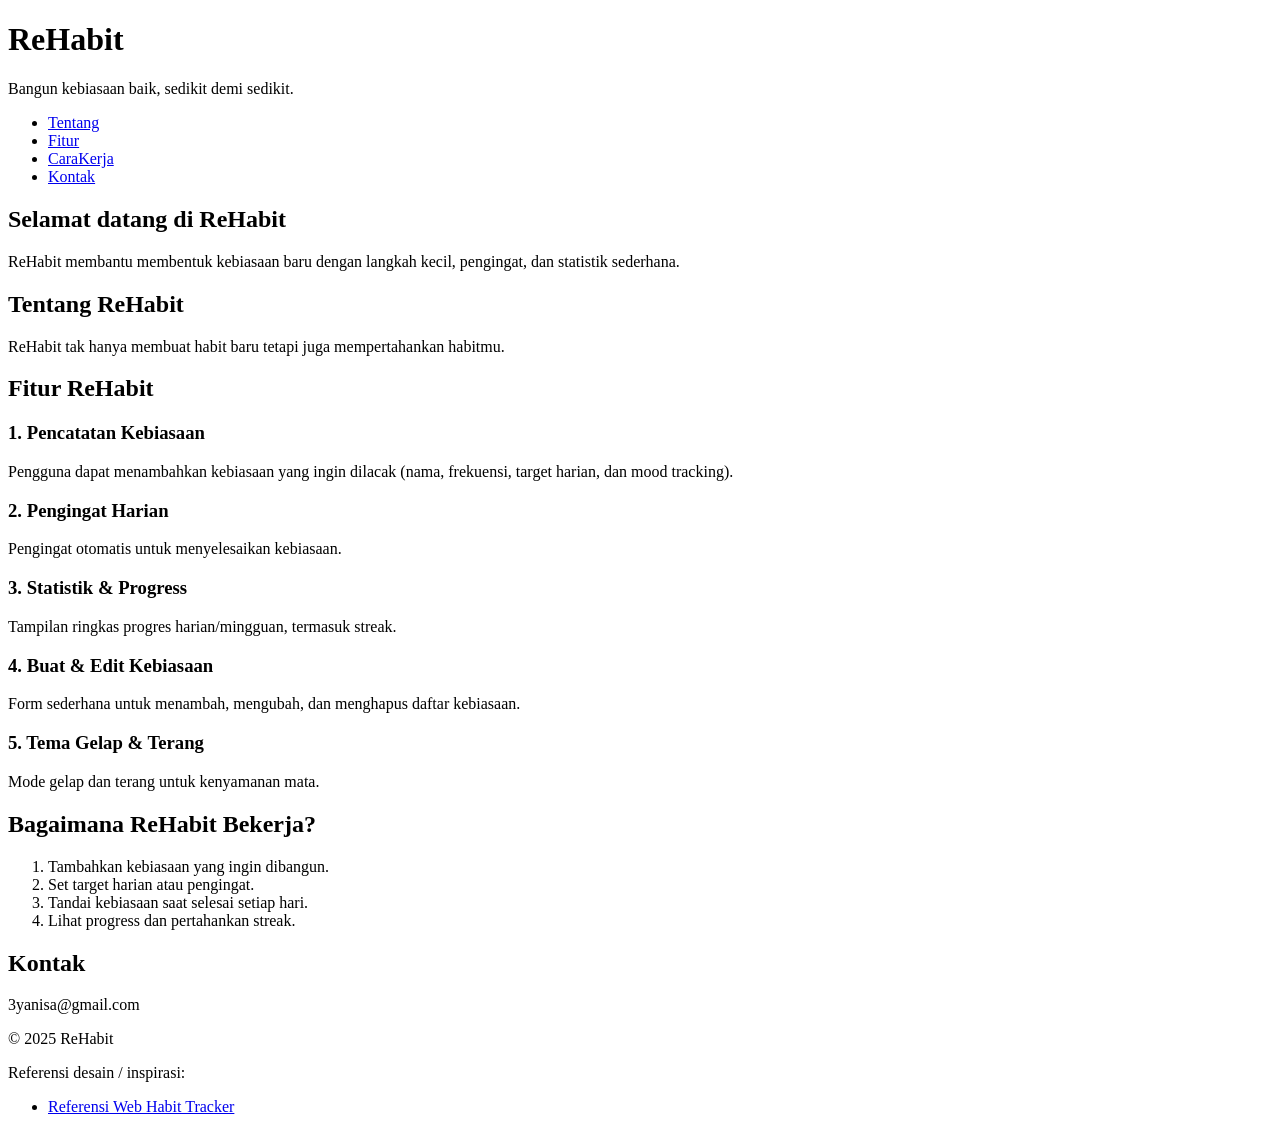
==== index.html @ 92922308 "Add files via upload" ====
<!DOCTYPE html>
<html lang="id">
<head>
  <meta charset="utf-8" />
  <meta name="viewport" content="width=device-width, initial-scale=1" />
  <title>ReHabit</title>
  <meta name="description" content="ReHabit — Membangun kebiasaan baik sehari-hari." />
</head>
<body>
  <header>
    <h1>ReHabit</h1>
    <p>Bangun kebiasaan baik, sedikit demi sedikit.</p>
  </header>

  <nav aria-label="Menu utama">
    <ul>
      <li><a href="#about">Tentang</a></li>
      <li><a href="#features">Fitur</a></li>
      <li><a href="#how-it-works">CaraKerja</a></li>
      <li><a href="#contact">Kontak</a></li>
    </ul>
  </nav>

  <main>
    <section id="hero">
      <h2>Selamat datang di ReHabit</h2>
      <p>ReHabit membantu membentuk kebiasaan baru dengan langkah kecil, pengingat, dan statistik sederhana.</p>
    </section>

    <section id="about">
      <h2>Tentang ReHabit</h2>
      <p>ReHabit tak hanya membuat habit baru tetapi juga mempertahankan habitmu.</p>
    </section>

    <section id="features">
      <h2>Fitur ReHabit</h2>

      <article>
        <h3>1. Pencatatan Kebiasaan</h3>
        <p>Pengguna dapat menambahkan kebiasaan yang ingin dilacak (nama, frekuensi, target harian, dan mood tracking).</p>
      </article>

      <article>
        <h3>2. Pengingat Harian</h3>
        <p>Pengingat otomatis untuk menyelesaikan kebiasaan.</p>
      </article>

      <article>
        <h3>3. Statistik & Progress</h3>
        <p>Tampilan ringkas progres harian/mingguan, termasuk streak.</p>
      </article>

      <article>
        <h3>4. Buat & Edit Kebiasaan</h3>
        <p>Form sederhana untuk menambah, mengubah, dan menghapus daftar kebiasaan.</p>
      </article>

      <article> 
        <h3>5. Tema Gelap & Terang</h3>
        <p>Mode gelap dan terang untuk kenyamanan mata.</p>
      </article>
    </section>

    <section id="how-it-works">
      <h2>Bagaimana ReHabit Bekerja?</h2>
      <ol>
        <li>Tambahkan kebiasaan yang ingin dibangun.</li>
        <li>Set target harian atau pengingat.</li>
        <li>Tandai kebiasaan saat selesai setiap hari.</li>
        <li>Lihat progress dan pertahankan streak.</li>
      </ol>
    </section>

    <section id="contact">
      <h2>Kontak</h2>
      <p>3yanisa@gmail.com</p>
    </section>
  </main>

  <footer>
    <p>&copy; 2025 ReHabit</p>
    <p>Referensi desain / inspirasi:</p>
    <ul>
      <li><a href="https://dribbble.com/shots/26414484-SAAS-Habit-Tracker-Landing-Page" target="_blank" rel="noopener">Referensi Web Habit Tracker</a></li>
    </ul>
  </footer>

</body>
</html>
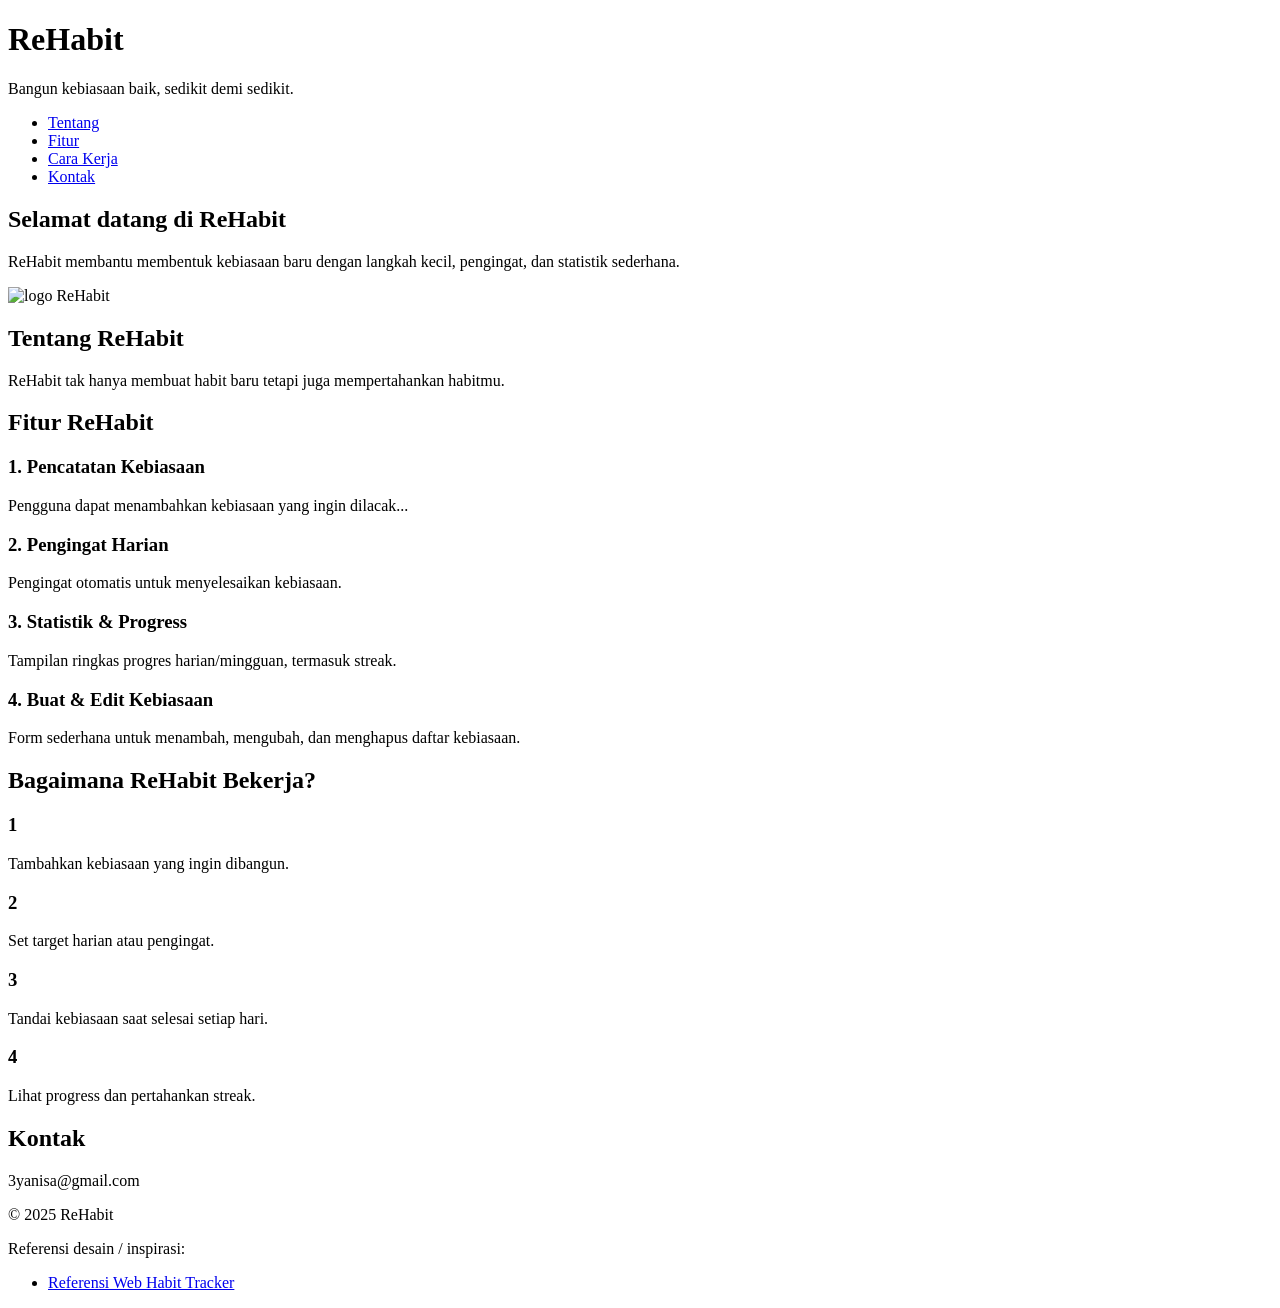
==== commit c14e2bd7: "Update index.html" ====
--- a/index.html
+++ b/index.html
@@ -5,6 +5,11 @@
   <meta name="viewport" content="width=device-width, initial-scale=1" />
   <title>ReHabit</title>
   <meta name="description" content="ReHabit — Membangun kebiasaan baik sehari-hari." />
+  <link rel="stylesheet" href="style.css" />
+  <link rel="stylesheet" href="https://fonts.googleapis.com/css?family=Sofia">
+  <link href="https://fonts.googleapis.com/css2?family=Poppins:wght@400;600&display=swap" rel="stylesheet">
+
+
 </head>
 <body>
   <header>
@@ -16,7 +21,7 @@
     <ul>
       <li><a href="#about">Tentang</a></li>
       <li><a href="#features">Fitur</a></li>
-      <li><a href="#how-it-works">CaraKerja</a></li>
+      <li><a href="#how-it-works">Cara Kerja</a></li>
       <li><a href="#contact">Kontak</a></li>
     </ul>
   </nav>
@@ -25,6 +30,7 @@
     <section id="hero">
       <h2>Selamat datang di ReHabit</h2>
       <p>ReHabit membantu membentuk kebiasaan baru dengan langkah kecil, pengingat, dan statistik sederhana.</p>
+      <img src="rehabit.png" alt="logo ReHabit" />
     </section>
 
     <section id="about">
@@ -35,41 +41,57 @@
     <section id="features">
       <h2>Fitur ReHabit</h2>
 
-      <article>
-        <h3>1. Pencatatan Kebiasaan</h3>
-        <p>Pengguna dapat menambahkan kebiasaan yang ingin dilacak (nama, frekuensi, target harian, dan mood tracking).</p>
-      </article>
+      <div class="features-grid">
+        <article class="card">
+          <h3>1. Pencatatan Kebiasaan</h3>
+          <p>Pengguna dapat menambahkan kebiasaan yang ingin dilacak...</p>
+        </article>
 
-      <article>
-        <h3>2. Pengingat Harian</h3>
-        <p>Pengingat otomatis untuk menyelesaikan kebiasaan.</p>
-      </article>
+        <article class="card">
+          <h3>2. Pengingat Harian</h3>
+          <p>Pengingat otomatis untuk menyelesaikan kebiasaan.</p>
+        </article>
 
-      <article>
-        <h3>3. Statistik & Progress</h3>
-        <p>Tampilan ringkas progres harian/mingguan, termasuk streak.</p>
-      </article>
+        <article class="card">
+          <h3>3. Statistik & Progress</h3>
+          <p>Tampilan ringkas progres harian/mingguan, termasuk streak.</p>
+        </article>
 
-      <article>
-        <h3>4. Buat & Edit Kebiasaan</h3>
-        <p>Form sederhana untuk menambah, mengubah, dan menghapus daftar kebiasaan.</p>
-      </article>
+        <article class="card">
+          <h3>4. Buat & Edit Kebiasaan</h3>
+          <p>Form sederhana untuk menambah, mengubah, dan menghapus daftar kebiasaan.</p>
+        </article>
 
-      <article> 
-        <h3>5. Tema Gelap & Terang</h3>
-        <p>Mode gelap dan terang untuk kenyamanan mata.</p>
-      </article>
+      </div>
     </section>
+
 
     <section id="how-it-works">
       <h2>Bagaimana ReHabit Bekerja?</h2>
-      <ol>
-        <li>Tambahkan kebiasaan yang ingin dibangun.</li>
-        <li>Set target harian atau pengingat.</li>
-        <li>Tandai kebiasaan saat selesai setiap hari.</li>
-        <li>Lihat progress dan pertahankan streak.</li>
-      </ol>
+      
+      <div class="steps-grid">
+        <div class="card step">
+          <h3>1</h3>
+          <p>Tambahkan kebiasaan yang ingin dibangun.</p>
+        </div>
+
+        <div class="card step">
+          <h3>2</h3>
+          <p>Set target harian atau pengingat.</p>
+        </div>
+
+        <div class="card step">
+          <h3>3</h3>
+          <p>Tandai kebiasaan saat selesai setiap hari.</p>
+        </div>
+
+        <div class="card step">
+          <h3>4</h3>
+          <p>Lihat progress dan pertahankan streak.</p>
+        </div>
+      </div>
     </section>
+
 
     <section id="contact">
       <h2>Kontak</h2>
@@ -84,6 +106,5 @@
       <li><a href="https://dribbble.com/shots/26414484-SAAS-Habit-Tracker-Landing-Page" target="_blank" rel="noopener">Referensi Web Habit Tracker</a></li>
     </ul>
   </footer>
-
 </body>
 </html>
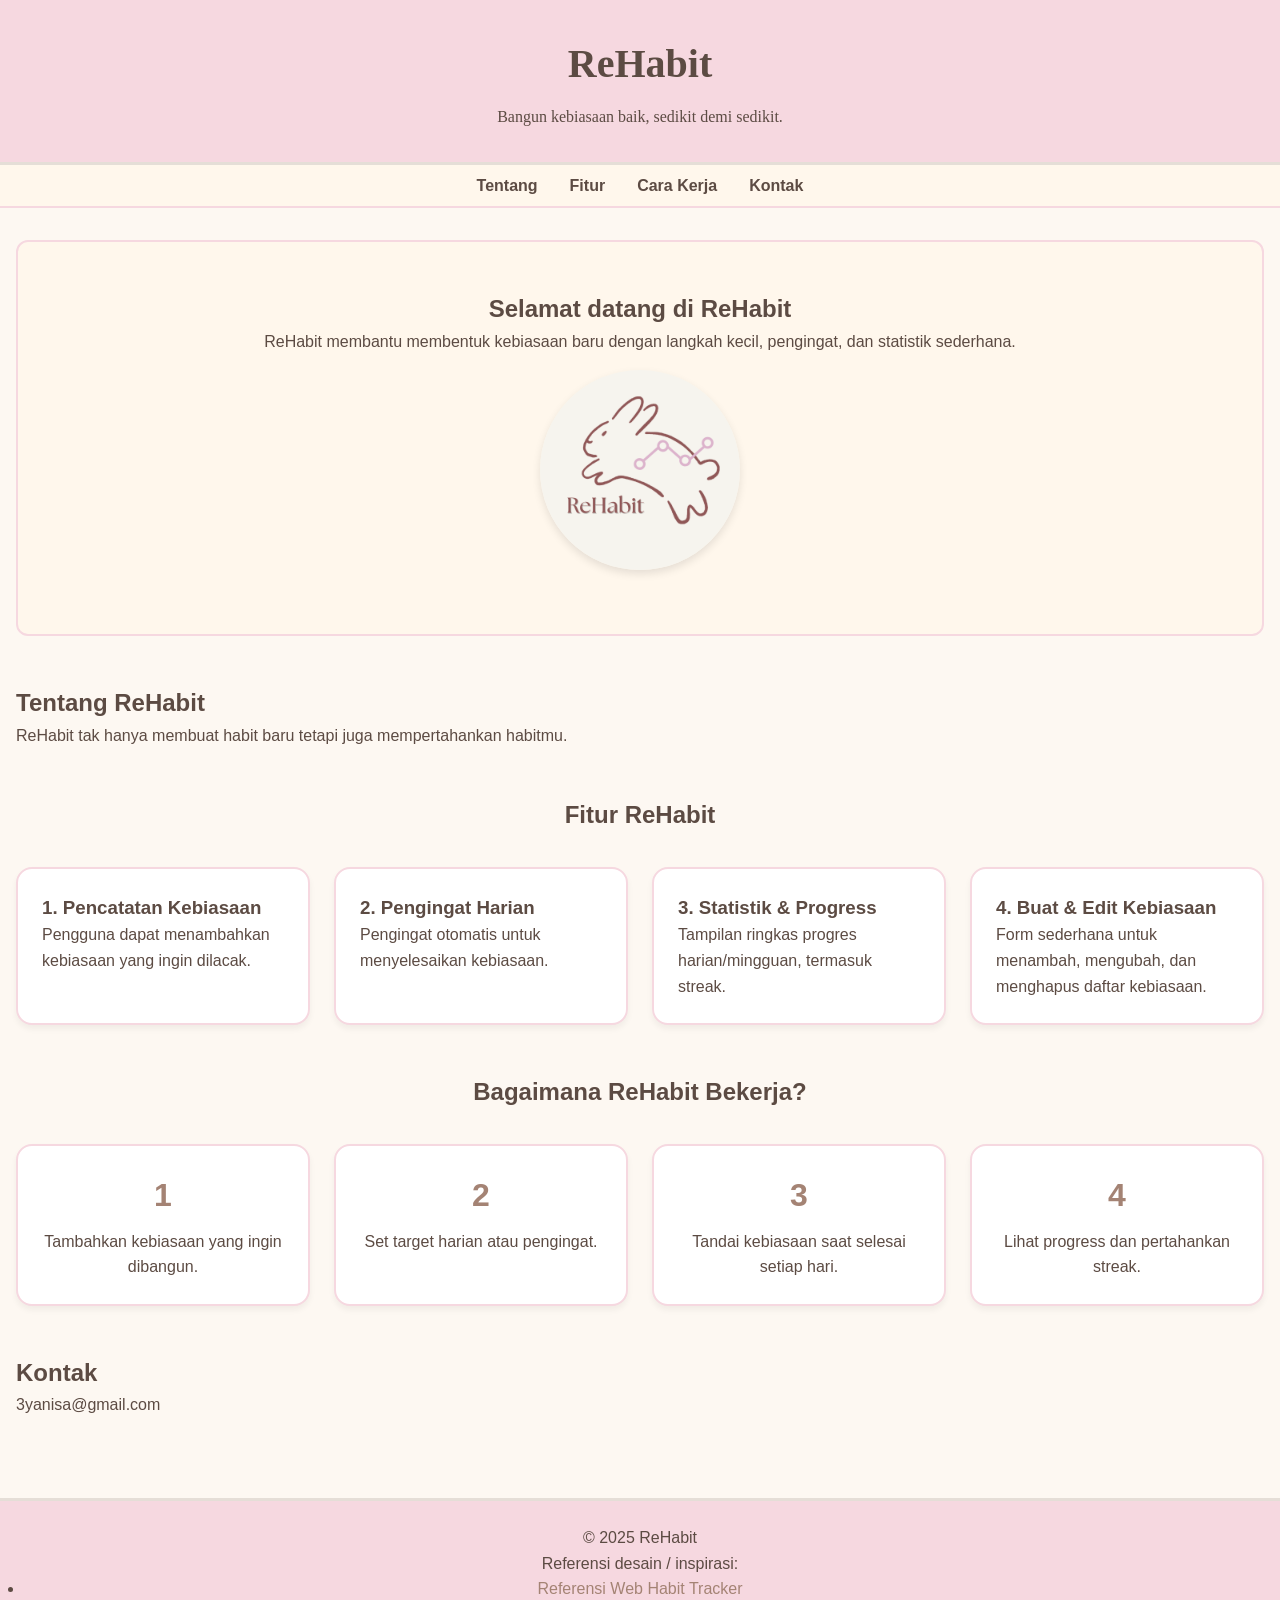
==== commit d405c5a8: "Update index.html" ====
--- a/index.html
+++ b/index.html
@@ -44,7 +44,7 @@
       <div class="features-grid">
         <article class="card">
           <h3>1. Pencatatan Kebiasaan</h3>
-          <p>Pengguna dapat menambahkan kebiasaan yang ingin dilacak...</p>
+          <p>Pengguna dapat menambahkan kebiasaan yang ingin dilacak.</p>
         </article>
 
         <article class="card">
@@ -108,3 +108,4 @@
   </footer>
 </body>
 </html>
+
--- a/style.css
+++ b/style.css
@@ -0,0 +1,251 @@
+* {
+  margin: 0;
+  padding: 0;
+  box-sizing: border-box;
+}
+
+html {
+  font-size: 16px;
+  scroll-behavior: smooth;
+}
+
+body {
+  font-family: 'Poppins', sans-serif;
+  line-height: 1.6;
+  color: #5c4b43; 
+  background: #fdf8f2; 
+  display: flex;
+  flex-direction: column;
+  min-height: 100vh;
+  animation: fadeIn 1s ease-out;
+}
+
+@keyframes fadeIn {
+  from { opacity: 0; transform: translateY(20px); }
+  to   { opacity: 1; transform: translateY(0); }
+}
+
+@keyframes float {
+  0%   { transform: translateY(0); }
+  50%  { transform: translateY(-10px); }
+  100% { transform: translateY(0); }
+}
+
+
+header {
+  text-align: center;
+  padding: 2rem 1rem;
+  background: #f6d8e0;
+  color: #5c4b43;
+  font-family: "Sofia", cursive;
+  border-bottom: 3px solid #e5ded7; 
+  animation: fadeIn 1s ease-out;
+}
+
+header h1 {
+  font-size: 2.5rem;
+  margin-bottom: 0.5rem;
+}
+
+nav {
+  background: #fff7ec; 
+  border-bottom: 2px solid #f6d8e0;
+  animation: fadeIn 1.2s ease-out;
+}
+
+nav ul {
+  display: flex;
+  justify-content: center;
+  flex-wrap: wrap;
+  list-style: none;
+  padding: 0.5rem;
+}
+
+nav li {
+  margin: 0 1rem;
+}
+
+nav a {
+  color: #5c4b43;
+  text-decoration: none;
+  font-weight: bold;
+  transition: color 0.3s;
+}
+
+nav a:hover {
+  color: #a48374; 
+}
+
+
+main {
+  flex: 1;
+  padding: 2rem 1rem;
+}
+
+section {
+  margin-bottom: 3rem;
+  animation: fadeIn 1s ease-out;
+}
+
+
+img {
+  max-width: 100%;  
+  height: auto;     
+  display: block;   
+  margin: 1rem auto;
+}
+
+
+#hero img {
+  width: 200px;
+  height: 200px;
+  object-fit: cover;
+  border-radius: 50%;
+  display: block;
+  margin: 1rem auto;
+  box-shadow: 0 4px 8px rgba(0,0,0,0.1);
+  animation: float 3s ease-in-out infinite;
+}
+
+#how-it-works {
+  margin-bottom: 3rem;
+}
+
+#how-it-works h2 {
+  text-align: center;
+  margin-bottom: 2rem;
+}
+
+.steps-grid {
+  display: grid;
+  grid-template-columns: repeat(auto-fit, minmax(200px, 1fr));
+  gap: 1.5rem;
+}
+
+.step {
+  text-align: center;
+}
+
+.step h3 {
+  font-size: 2rem;
+  margin-bottom: 0.5rem;
+  color: #a48374; 
+}
+
+#hero {
+  text-align: center;
+  padding: 3rem 1rem;
+  background: #fff7ec;
+  border-radius: 12px;
+  border: 2px solid #f6d8e0;
+  animation: fadeIn 1.3s ease-out;
+}
+
+#features {
+  margin-bottom: 3rem;
+}
+
+#features h2 {
+  text-align: center;
+  margin-bottom: 2rem;
+}
+
+.features-grid {
+  display: grid;
+  grid-template-columns: repeat(auto-fit, minmax(250px, 1fr));
+  gap: 1.5rem;
+}
+
+.card {
+  background: #fff;
+  padding: 1.5rem;
+  border-radius: 16px;
+  border: 2px solid #f6d8e0;
+  box-shadow: 0 4px 6px rgba(0,0,0,0.05);
+  transition: transform 0.3s ease, box-shadow 0.3s ease;
+  animation: fadeIn 1s ease-out;
+}
+
+.card:hover {
+  transform: translateY(-8px) scale(1.02);
+  box-shadow: 0 8px 14px rgba(0,0,0,0.1);
+}
+
+.card-featured {
+  background: #f6d8e0;
+  color: #5c4b43;
+  border: 2px solid #e5ded7;
+}
+
+
+.btn {
+  display: inline-block;
+  padding: 0.6rem 1.2rem;
+  border-radius: 20px;
+  text-decoration: none;
+  font-weight: bold;
+  transition: all 0.3s ease;
+  border: none;
+}
+
+.btn-primary {
+  background: #f6d8e0;
+  color: #5c4b43;
+  box-shadow: 0 4px 6px rgba(0,0,0,0.05);
+}
+
+.btn-primary:hover {
+  background: #e5ded7;
+  color: #5c4b43;
+  transform: scale(1.05);
+  box-shadow: 0 6px 12px rgba(0,0,0,0.1);
+}
+
+
+footer {
+  text-align: center;
+  padding: 1.5rem;
+  background: #f6d8e0;
+  color: #5c4b43;
+  margin-top: auto;
+  border-top: 3px solid #e5ded7;
+  animation: fadeIn 1.5s ease-out;
+}
+
+footer a {
+  color: #a48374;
+  text-decoration: none;
+}
+
+footer a:hover {
+  text-decoration: underline;
+}
+
+
+@media (max-width: 768px) {
+  header h1 {
+    font-size: 2rem;
+  }
+
+  nav ul {
+    flex-direction: column;
+  }
+
+  nav li {
+    margin: 0.5rem 0;
+  }
+
+  #hero {
+    padding: 2rem 1rem;
+  }
+}
+
+@media (max-width: 480px) {
+  body {
+    font-size: 14px;
+  }
+
+  header h1 {
+    font-size: 1.5rem;
+  }
+}
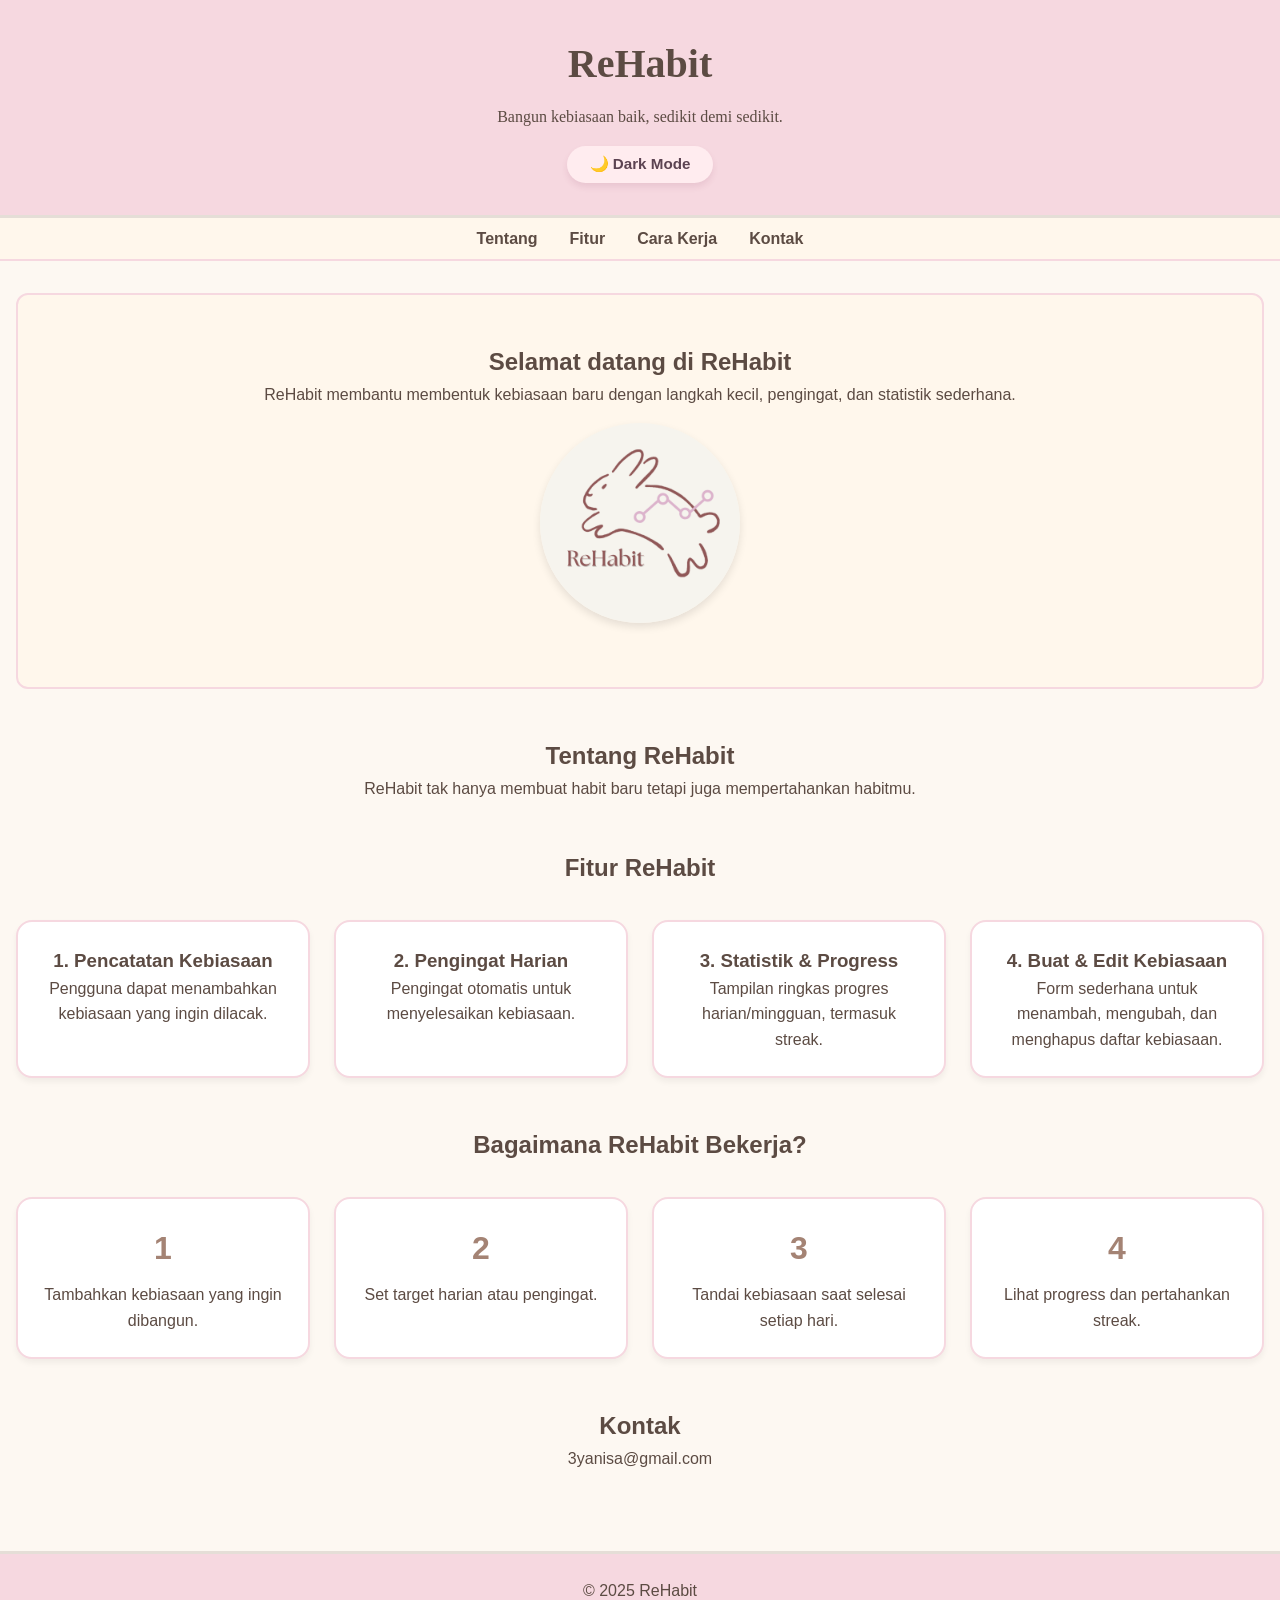
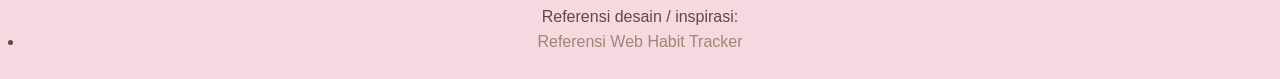
==== commit ed631ff9: "add .js" ====
--- a/index.html
+++ b/index.html
@@ -1,111 +1,111 @@
-<!DOCTYPE html>
-<html lang="id">
-<head>
-  <meta charset="utf-8" />
-  <meta name="viewport" content="width=device-width, initial-scale=1" />
-  <title>ReHabit</title>
-  <meta name="description" content="ReHabit — Membangun kebiasaan baik sehari-hari." />
-  <link rel="stylesheet" href="style.css" />
-  <link rel="stylesheet" href="https://fonts.googleapis.com/css?family=Sofia">
-  <link href="https://fonts.googleapis.com/css2?family=Poppins:wght@400;600&display=swap" rel="stylesheet">
-
-
-</head>
-<body>
-  <header>
-    <h1>ReHabit</h1>
-    <p>Bangun kebiasaan baik, sedikit demi sedikit.</p>
-  </header>
-
-  <nav aria-label="Menu utama">
-    <ul>
-      <li><a href="#about">Tentang</a></li>
-      <li><a href="#features">Fitur</a></li>
-      <li><a href="#how-it-works">Cara Kerja</a></li>
-      <li><a href="#contact">Kontak</a></li>
-    </ul>
-  </nav>
-
-  <main>
-    <section id="hero">
-      <h2>Selamat datang di ReHabit</h2>
-      <p>ReHabit membantu membentuk kebiasaan baru dengan langkah kecil, pengingat, dan statistik sederhana.</p>
-      <img src="rehabit.png" alt="logo ReHabit" />
-    </section>
-
-    <section id="about">
-      <h2>Tentang ReHabit</h2>
-      <p>ReHabit tak hanya membuat habit baru tetapi juga mempertahankan habitmu.</p>
-    </section>
-
-    <section id="features">
-      <h2>Fitur ReHabit</h2>
-
-      <div class="features-grid">
-        <article class="card">
-          <h3>1. Pencatatan Kebiasaan</h3>
-          <p>Pengguna dapat menambahkan kebiasaan yang ingin dilacak.</p>
-        </article>
-
-        <article class="card">
-          <h3>2. Pengingat Harian</h3>
-          <p>Pengingat otomatis untuk menyelesaikan kebiasaan.</p>
-        </article>
-
-        <article class="card">
-          <h3>3. Statistik & Progress</h3>
-          <p>Tampilan ringkas progres harian/mingguan, termasuk streak.</p>
-        </article>
-
-        <article class="card">
-          <h3>4. Buat & Edit Kebiasaan</h3>
-          <p>Form sederhana untuk menambah, mengubah, dan menghapus daftar kebiasaan.</p>
-        </article>
-
-      </div>
-    </section>
-
-
-    <section id="how-it-works">
-      <h2>Bagaimana ReHabit Bekerja?</h2>
-      
-      <div class="steps-grid">
-        <div class="card step">
-          <h3>1</h3>
-          <p>Tambahkan kebiasaan yang ingin dibangun.</p>
-        </div>
-
-        <div class="card step">
-          <h3>2</h3>
-          <p>Set target harian atau pengingat.</p>
-        </div>
-
-        <div class="card step">
-          <h3>3</h3>
-          <p>Tandai kebiasaan saat selesai setiap hari.</p>
-        </div>
-
-        <div class="card step">
-          <h3>4</h3>
-          <p>Lihat progress dan pertahankan streak.</p>
-        </div>
-      </div>
-    </section>
-
-
-    <section id="contact">
-      <h2>Kontak</h2>
-      <p>3yanisa@gmail.com</p>
-    </section>
-  </main>
-
-  <footer>
-    <p>&copy; 2025 ReHabit</p>
-    <p>Referensi desain / inspirasi:</p>
-    <ul>
-      <li><a href="https://dribbble.com/shots/26414484-SAAS-Habit-Tracker-Landing-Page" target="_blank" rel="noopener">Referensi Web Habit Tracker</a></li>
-    </ul>
-  </footer>
-</body>
-</html>
-
+<!DOCTYPE html>
+<html lang="id">
+<head>
+  <meta charset="utf-8" />
+  <meta name="viewport" content="width=device-width, initial-scale=1" />
+  <title>ReHabit</title>
+  <meta name="description" content="ReHabit — Membangun kebiasaan baik sehari-hari." />
+  <link rel="stylesheet" href="style.css" />
+  <link rel="stylesheet" href="https://fonts.googleapis.com/css?family=Sofia">
+  <link href="https://fonts.googleapis.com/css2?family=Poppins:wght@400;600&display=swap" rel="stylesheet">
+  <script src="script.js" defer></script>
+
+</head>
+<body>
+  <header>
+    <h1>ReHabit</h1>
+    <p>Bangun kebiasaan baik, sedikit demi sedikit.</p>
+    <button id="darkModeToggle" class="btn btn-primary">🌙 Dark Mode</button>
+  </header>
+
+  <nav aria-label="Menu utama">
+    <ul>
+      <li><a href="#about">Tentang</a></li>
+      <li><a href="#features">Fitur</a></li>
+      <li><a href="#how-it-works">Cara Kerja</a></li>
+      <li><a href="#contact">Kontak</a></li>
+    </ul>
+  </nav>
+
+  <main>
+    <section id="hero">
+      <h2>Selamat datang di ReHabit</h2>
+      <p>ReHabit membantu membentuk kebiasaan baru dengan langkah kecil, pengingat, dan statistik sederhana.</p>
+      <img src="rehabit.png" alt="logo ReHabit" />
+    </section>
+
+    <section id="about">
+      <h2>Tentang ReHabit</h2>
+      <p>ReHabit tak hanya membuat habit baru tetapi juga mempertahankan habitmu.</p>
+    </section>
+
+    <section id="features">
+      <h2>Fitur ReHabit</h2>
+
+      <div class="features-grid">
+        <article class="card">
+          <h3>1. Pencatatan Kebiasaan</h3>
+          <p>Pengguna dapat menambahkan kebiasaan yang ingin dilacak.</p>
+        </article>
+
+        <article class="card">
+          <h3>2. Pengingat Harian</h3>
+          <p>Pengingat otomatis untuk menyelesaikan kebiasaan.</p>
+        </article>
+
+        <article class="card">
+          <h3>3. Statistik & Progress</h3>
+          <p>Tampilan ringkas progres harian/mingguan, termasuk streak.</p>
+        </article>
+
+        <article class="card">
+          <h3>4. Buat & Edit Kebiasaan</h3>
+          <p>Form sederhana untuk menambah, mengubah, dan menghapus daftar kebiasaan.</p>
+        </article>
+
+      </div>
+    </section>
+
+
+    <section id="how-it-works">
+      <h2>Bagaimana ReHabit Bekerja?</h2>
+      
+      <div class="steps-grid">
+        <div class="card step">
+          <h3>1</h3>
+          <p>Tambahkan kebiasaan yang ingin dibangun.</p>
+        </div>
+
+        <div class="card step">
+          <h3>2</h3>
+          <p>Set target harian atau pengingat.</p>
+        </div>
+
+        <div class="card step">
+          <h3>3</h3>
+          <p>Tandai kebiasaan saat selesai setiap hari.</p>
+        </div>
+
+        <div class="card step">
+          <h3>4</h3>
+          <p>Lihat progress dan pertahankan streak.</p>
+        </div>
+      </div>
+    </section>
+
+
+    <section id="contact">
+      <h2>Kontak</h2>
+      <p>3yanisa@gmail.com</p>
+    </section>
+  </main>
+
+  <footer>
+    <p>&copy; 2025 ReHabit</p>
+    <p>Referensi desain / inspirasi:</p>
+    <ul>
+      <li><a href="https://dribbble.com/shots/26414484-SAAS-Habit-Tracker-Landing-Page" target="_blank" rel="noopener">Referensi Web Habit Tracker</a></li>
+    </ul>
+  </footer>
+</body>
+</html>
--- a/style.css
+++ b/style.css
@@ -1,251 +1,363 @@
-* {
-  margin: 0;
-  padding: 0;
-  box-sizing: border-box;
-}
-
-html {
-  font-size: 16px;
-  scroll-behavior: smooth;
-}
-
-body {
-  font-family: 'Poppins', sans-serif;
-  line-height: 1.6;
-  color: #5c4b43; 
-  background: #fdf8f2; 
-  display: flex;
-  flex-direction: column;
-  min-height: 100vh;
-  animation: fadeIn 1s ease-out;
-}
-
-@keyframes fadeIn {
-  from { opacity: 0; transform: translateY(20px); }
-  to   { opacity: 1; transform: translateY(0); }
-}
-
-@keyframes float {
-  0%   { transform: translateY(0); }
-  50%  { transform: translateY(-10px); }
-  100% { transform: translateY(0); }
-}
-
-
-header {
-  text-align: center;
-  padding: 2rem 1rem;
-  background: #f6d8e0;
-  color: #5c4b43;
-  font-family: "Sofia", cursive;
-  border-bottom: 3px solid #e5ded7; 
-  animation: fadeIn 1s ease-out;
-}
-
-header h1 {
-  font-size: 2.5rem;
-  margin-bottom: 0.5rem;
-}
-
-nav {
-  background: #fff7ec; 
-  border-bottom: 2px solid #f6d8e0;
-  animation: fadeIn 1.2s ease-out;
-}
-
-nav ul {
-  display: flex;
-  justify-content: center;
-  flex-wrap: wrap;
-  list-style: none;
-  padding: 0.5rem;
-}
-
-nav li {
-  margin: 0 1rem;
-}
-
-nav a {
-  color: #5c4b43;
-  text-decoration: none;
-  font-weight: bold;
-  transition: color 0.3s;
-}
-
-nav a:hover {
-  color: #a48374; 
-}
-
-
-main {
-  flex: 1;
-  padding: 2rem 1rem;
-}
-
-section {
-  margin-bottom: 3rem;
-  animation: fadeIn 1s ease-out;
-}
-
-
-img {
-  max-width: 100%;  
-  height: auto;     
-  display: block;   
-  margin: 1rem auto;
-}
-
-
-#hero img {
-  width: 200px;
-  height: 200px;
-  object-fit: cover;
-  border-radius: 50%;
-  display: block;
-  margin: 1rem auto;
-  box-shadow: 0 4px 8px rgba(0,0,0,0.1);
-  animation: float 3s ease-in-out infinite;
-}
-
-#how-it-works {
-  margin-bottom: 3rem;
-}
-
-#how-it-works h2 {
-  text-align: center;
-  margin-bottom: 2rem;
-}
-
-.steps-grid {
-  display: grid;
-  grid-template-columns: repeat(auto-fit, minmax(200px, 1fr));
-  gap: 1.5rem;
-}
-
-.step {
-  text-align: center;
-}
-
-.step h3 {
-  font-size: 2rem;
-  margin-bottom: 0.5rem;
-  color: #a48374; 
-}
-
-#hero {
-  text-align: center;
-  padding: 3rem 1rem;
-  background: #fff7ec;
-  border-radius: 12px;
-  border: 2px solid #f6d8e0;
-  animation: fadeIn 1.3s ease-out;
-}
-
-#features {
-  margin-bottom: 3rem;
-}
-
-#features h2 {
-  text-align: center;
-  margin-bottom: 2rem;
-}
-
-.features-grid {
-  display: grid;
-  grid-template-columns: repeat(auto-fit, minmax(250px, 1fr));
-  gap: 1.5rem;
-}
-
-.card {
-  background: #fff;
-  padding: 1.5rem;
-  border-radius: 16px;
-  border: 2px solid #f6d8e0;
-  box-shadow: 0 4px 6px rgba(0,0,0,0.05);
-  transition: transform 0.3s ease, box-shadow 0.3s ease;
-  animation: fadeIn 1s ease-out;
-}
-
-.card:hover {
-  transform: translateY(-8px) scale(1.02);
-  box-shadow: 0 8px 14px rgba(0,0,0,0.1);
-}
-
-.card-featured {
-  background: #f6d8e0;
-  color: #5c4b43;
-  border: 2px solid #e5ded7;
-}
-
-
-.btn {
-  display: inline-block;
-  padding: 0.6rem 1.2rem;
-  border-radius: 20px;
-  text-decoration: none;
-  font-weight: bold;
-  transition: all 0.3s ease;
-  border: none;
-}
-
-.btn-primary {
-  background: #f6d8e0;
-  color: #5c4b43;
-  box-shadow: 0 4px 6px rgba(0,0,0,0.05);
-}
-
-.btn-primary:hover {
-  background: #e5ded7;
-  color: #5c4b43;
-  transform: scale(1.05);
-  box-shadow: 0 6px 12px rgba(0,0,0,0.1);
-}
-
-
-footer {
-  text-align: center;
-  padding: 1.5rem;
-  background: #f6d8e0;
-  color: #5c4b43;
-  margin-top: auto;
-  border-top: 3px solid #e5ded7;
-  animation: fadeIn 1.5s ease-out;
-}
-
-footer a {
-  color: #a48374;
-  text-decoration: none;
-}
-
-footer a:hover {
-  text-decoration: underline;
-}
-
-
-@media (max-width: 768px) {
-  header h1 {
-    font-size: 2rem;
-  }
-
-  nav ul {
-    flex-direction: column;
-  }
-
-  nav li {
-    margin: 0.5rem 0;
-  }
-
-  #hero {
-    padding: 2rem 1rem;
-  }
-}
-
-@media (max-width: 480px) {
-  body {
-    font-size: 14px;
-  }
-
-  header h1 {
-    font-size: 1.5rem;
-  }
-}
+* {
+  margin: 0;
+  padding: 0;
+  box-sizing: border-box;
+}
+
+html {
+  font-size: 16px;
+  scroll-behavior: smooth;
+}
+
+body {
+  font-family: 'Poppins', sans-serif;
+  text-align: center;
+  line-height: 1.6;
+  color: #5c4b43; 
+  background: #fdf8f2; 
+  display: flex;
+  flex-direction: column;
+  min-height: 100vh;
+  animation: fadeIn 1s ease-out;
+}
+
+@keyframes fadeIn {
+  from { opacity: 0; transform: translateY(20px); }
+  to   { opacity: 1; transform: translateY(0); }
+}
+
+@keyframes float {
+  0%   { transform: translateY(0); }
+  50%  { transform: translateY(-10px); }
+  100% { transform: translateY(0); }
+}
+
+header {
+  text-align: center;
+  padding: 2rem 1rem;
+  background: #f6d8e0;
+  color: #5c4b43;
+  font-family: "Sofia", cursive;
+  border-bottom: 3px solid #e5ded7; 
+  animation: fadeIn 1s ease-out;
+}
+
+header h1 {
+  font-size: 2.5rem;
+  margin-bottom: 0.5rem;
+}
+
+nav {
+  background: #fff7ec; 
+  border-bottom: 2px solid #f6d8e0;
+  animation: fadeIn 1.2s ease-out;
+}
+
+nav ul {
+  display: flex;
+  justify-content: center;
+  flex-wrap: wrap;
+  list-style: none;
+  padding: 0.5rem;
+}
+
+nav li {
+  margin: 0 1rem;
+}
+
+nav a {
+  color: #5c4b43;
+  text-decoration: none;
+  font-weight: bold;
+  transition: color 0.3s;
+}
+
+nav a:hover {
+  color: #a48374; 
+}
+
+main {
+  flex: 1;
+  padding: 2rem 1rem;
+}
+
+section {
+  margin-bottom: 3rem;
+  animation: fadeIn 1s ease-out;
+}
+
+img {
+  max-width: 100%;  
+  height: auto;     
+  display: block;   
+  margin: 1rem auto;
+}
+
+#hero img {
+  width: 200px;
+  height: 200px;
+  object-fit: cover;
+  border-radius: 50%;
+  display: block;
+  margin: 1rem auto;
+  box-shadow: 0 4px 8px rgba(0,0,0,0.1);
+  animation: float 3s ease-in-out infinite;
+}
+
+#how-it-works {
+  margin-bottom: 3rem;
+}
+
+#how-it-works h2 {
+  text-align: center;
+  margin-bottom: 2rem;
+}
+
+.steps-grid {
+  display: grid;
+  grid-template-columns: repeat(auto-fit, minmax(200px, 1fr));
+  gap: 1.5rem;
+}
+
+.step {
+  text-align: center;
+}
+
+.step h3 {
+  font-size: 2rem;
+  margin-bottom: 0.5rem;
+  color: #a48374; 
+}
+
+#hero {
+  text-align: center;
+  padding: 3rem 1rem;
+  background: #fff7ec;
+  border-radius: 12px;
+  border: 2px solid #f6d8e0;
+  animation: fadeIn 1.3s ease-out;
+}
+
+#features {
+  margin-bottom: 3rem;
+}
+
+#features h2 {
+  text-align: center;
+  margin-bottom: 2rem;
+}
+
+.features-grid {
+  display: grid;
+  grid-template-columns: repeat(auto-fit, minmax(250px, 1fr));
+  gap: 1.5rem;
+}
+
+.card {
+  background: #fff;
+  padding: 1.5rem;
+  border-radius: 16px;
+  border: 2px solid #f6d8e0;
+  box-shadow: 0 4px 6px rgba(0,0,0,0.05);
+  transition: transform 0.3s ease, box-shadow 0.3s ease;
+  animation: fadeIn 1s ease-out;
+}
+
+.card:hover {
+  transform: translateY(-8px) scale(1.02);
+  box-shadow: 0 8px 14px rgba(0,0,0,0.1);
+}
+
+.card-featured {
+  background: #f6d8e0;
+  color: #5c4b43;
+  border: 2px solid #e5ded7;
+}
+
+.btn {
+  display: inline-block;
+  padding: 0.6rem 1.2rem;
+  border-radius: 20px;
+  text-decoration: none;
+  font-weight: bold;
+  transition: all 0.3s ease;
+  border: none;
+}
+
+.btn-primary {
+  background: #f6d8e0;
+  color: #5c4b43;
+  box-shadow: 0 4px 6px rgba(0,0,0,0.05);
+}
+
+.btn-primary:hover {
+  background: #e5ded7;
+  color: #5c4b43;
+  transform: scale(1.05);
+  box-shadow: 0 6px 12px rgba(0,0,0,0.1);
+}
+
+#darkModeToggle {
+  display: inline-block;
+  padding: 0.6rem 1.4rem;
+  border-radius: 25px;
+  font-weight: bold;
+  font-size: 0.95rem;
+  cursor: pointer;
+  border: none;
+  background: #ffecef;
+  color: #5c4352;
+  box-shadow: 0 4px 6px rgba(126, 40, 83, 0.1);
+  transition: all 0.35s ease-in-out;
+  margin-top: 1rem; 
+}
+
+
+#darkModeToggle:hover {
+  background: #ffeee1;
+  color: #5c4b43;
+  transform: scale(1.05);
+  box-shadow: 0 6px 12px rgba(0,0,0,0.15);
+}
+
+body.dark-mode #darkModeToggle {
+  background: #324A7E;
+  color: #F5D5E0;
+  box-shadow: 0 4px 8px rgba(0,0,0,0.5);
+}
+
+body.dark-mode #darkModeToggle:hover {
+  background: #5C215D;
+  transform: scale(1.08);
+  box-shadow: 0 6px 14px rgba(0,0,0,0.7);
+}
+
+body.dark-mode {
+  background: linear-gradient(160deg, #0B132B, #140224 60%);
+  color: #F5D5E0;
+  transition: all 0.4s ease-in-out;
+}
+
+body.dark-mode header {
+  background: linear-gradient(90deg, #1C2541, #2E0938);
+  color: #F5D5E0;
+  border-bottom: 3px solid #5C215D;
+}
+
+body.dark-mode #hero {
+  background: linear-gradient(135deg, #1C2541, #2E0938);
+  border: 2px solid #5C215D;
+  color: #F5D5E0;
+}
+
+body.dark-mode #hero h2,
+body.dark-mode #hero p {
+  color: #F5D5E0;
+}
+
+body.dark-mode #hero img {
+  box-shadow: 0 4px 14px rgba(11, 19, 43, 0.6); 
+}
+
+body.dark-mode nav {
+  background: linear-gradient(90deg, #0B132B, #2E0938);
+  border-bottom: 2px solid #5C215D;
+}
+
+body.dark-mode nav a {
+  color: #D1D5F0;
+  transition: color 0.3s ease-in-out;
+}
+
+body.dark-mode nav a:hover {
+  color: #4C8DD6; 
+}
+
+body.dark-mode .card {
+  background: linear-gradient(160deg, #1C2541, #2E0938);
+  border: 2px solid #5C215D;
+  color: #F5D5E0;
+  box-shadow: 0 4px 10px rgba(0,0,0,0.6);
+}
+
+body.dark-mode .card:hover {
+  box-shadow: 0 8px 16px rgba(0,0,0,0.8);
+}
+
+body.dark-mode .btn-primary {
+  background: #324A7E; 
+  color: #F5D5E0;
+  box-shadow: 0 4px 6px rgba(0,0,0,0.5);
+  transition: all 0.3s ease-in-out;
+}
+
+body.dark-mode .btn-primary:hover {
+  background: #5C215D; 
+  transform: scale(1.05);
+  box-shadow: 0 6px 12px rgba(0,0,0,0.7);
+}
+
+body.dark-mode footer {
+  background: linear-gradient(90deg, #0B132B, #2E0938);
+  color: #F5D5E0;
+  border-top: 3px solid #5C215D;
+}
+
+body.dark-mode footer a {
+  color: #4C8DD6;
+}
+
+body.dark-mode footer a:hover {
+  color: #F5D5E0;
+}
+
+body, header, nav, #hero, .card, .btn-primary, footer {
+  transition: all 0.4s ease-in-out;
+}
+
+footer {
+  text-align: center;
+  padding: 1.5rem;
+  background: #f6d8e0;
+  color: #5c4b43;
+  margin-top: auto;
+  border-top: 3px solid #e5ded7;
+  animation: fadeIn 1.5s ease-out;
+}
+
+footer a {
+  color: #a48374;
+  text-decoration: none;
+}
+
+footer a:hover {
+  text-decoration: underline;
+}
+
+@media (max-width: 768px) {
+  header h1 {
+    font-size: 2rem;
+  }
+
+  nav ul {
+    flex-direction: column;
+  }
+
+  nav li {
+    margin: 0.5rem 0;
+  }
+
+  #hero {
+    padding: 2rem 1rem;
+  }
+}
+
+@media (max-width: 480px) {
+  body {
+    font-size: 14px;
+  }
+
+  header h1 {
+    font-size: 1.5rem;
+  }
+}
